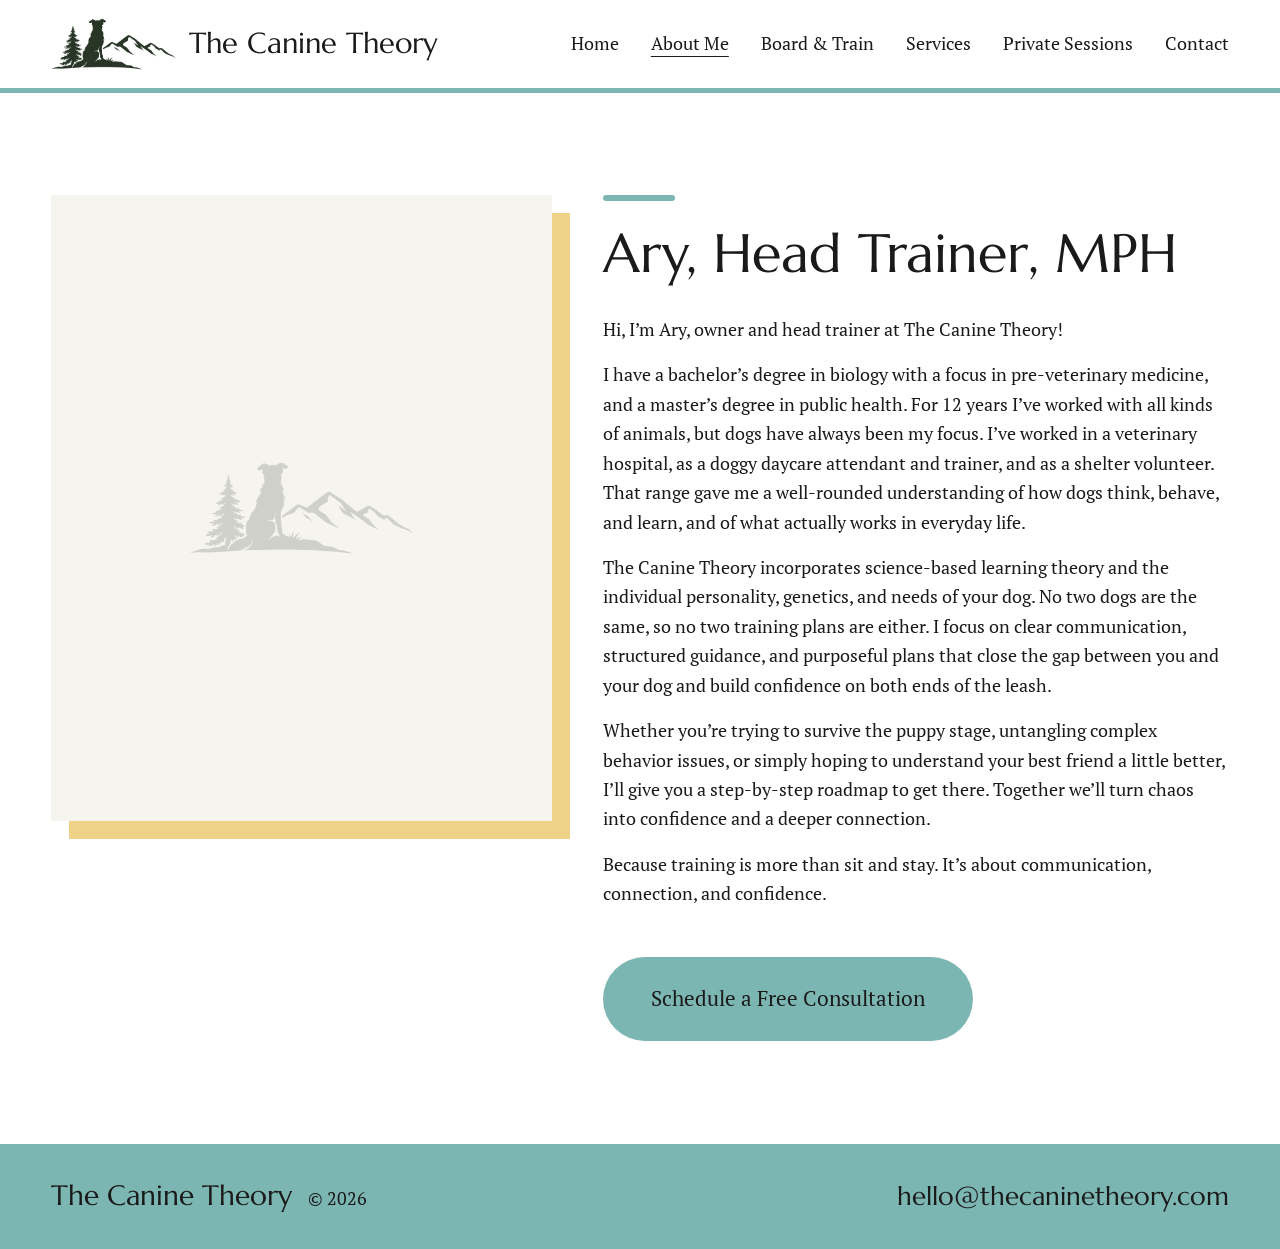
==== about.html @ 052a573f "Rename About page tab title to About Me Co-Authored-By: Claude Opus 5.5 <noreply@anthropic.com> Clau" ====
<!doctype html>
<html lang="en">
<head>
  <meta charset="utf-8">
  <meta name="viewport" content="width=device-width, initial-scale=1">
  <title>About Me | The Canine Theory</title>
  <meta name="description" content="Meet Ary, owner and head trainer at The Canine Theory.">
  <link rel="preconnect" href="https://fonts.googleapis.com">
  <link rel="preconnect" href="https://fonts.gstatic.com" crossorigin>
  <link href="https://fonts.googleapis.com/css2?family=Marcellus&family=PT+Serif:ital,wght@0,400;0,700;1,400&display=swap" rel="stylesheet">
  <link rel="icon" type="image/png" href="images/favicon.png">
  <link rel="apple-touch-icon" href="images/favicon.png">
  <link rel="stylesheet" href="styles.css?v=5">
  <script>document.documentElement.classList.add("js")</script>
</head>
<body>

  <!-- ===== Header ===== -->
  <header class="site-header">
    <a class="logo" href="index.html">
      <img class="logo-mark" src="images/logo-mark.png" alt="">
      <span>The Canine Theory</span>
    </a>
    <button class="nav-toggle" aria-label="Open menu" aria-expanded="false">☰</button>
    <nav class="site-nav">
      <a href="index.html">Home</a>
      <a href="about.html" aria-current="page">About Me</a>
      <a href="index.html#board-and-train">Board &amp; Train</a>
      <a href="index.html#services">Services</a>
      <a href="index.html#private">Private Sessions</a>
      <a href="index.html#contact">Contact</a>
    </nav>
  </header>

  <main id="top">

    <!-- ===== About Ary ===== -->
    <section class="section teal">
      <div class="profile">
        <!-- Photo: save it as images/ary.jpg. Until then an empty frame with the logo shows. -->
        <div class="profile-photo">
          <img src="images/ary.jpg" alt="Ary, head trainer at The Canine Theory" onerror="this.remove()">
        </div>
        <div class="profile-text">
          <h1>Ary, Head Trainer, MPH</h1>
          <p>Hi, I’m Ary, owner and head trainer at The Canine Theory!</p>
          <p>I have a bachelor’s degree in biology with a focus in pre-veterinary medicine, and a master’s degree in public health. For 12 years I’ve worked with all kinds of animals, but dogs have always been my focus. I’ve worked in a veterinary hospital, as a doggy daycare attendant and trainer, and as a shelter volunteer. That range gave me a well-rounded understanding of how dogs think, behave, and learn, and of what actually works in everyday life.</p>
          <p>The Canine Theory incorporates science-based learning theory and the individual personality, genetics, and needs of your dog. No two dogs are the same, so no two training plans are either. I focus on clear communication, structured guidance, and purposeful plans that close the gap between you and your dog and build confidence on both ends of the leash.</p>
          <p>Whether you’re trying to survive the puppy stage, untangling complex behavior issues, or simply hoping to understand your best friend a little better, I’ll give you a step-by-step roadmap to get there. Together we’ll turn chaos into confidence and a deeper connection.</p>
          <p>Because training is more than sit and stay. It’s about communication, connection, and confidence.</p>
          <a class="btn" href="index.html#contact">Schedule a Free Consultation</a>
        </div>
      </div>
    </section>

  </main>

  <!-- ===== Footer ===== -->
  <footer class="section yellow site-footer">
    <div class="footer-left">
      <p class="footer-title">The Canine Theory</p>
      <p class="footer-year">© <span id="year"></span></p>
    </div>
    <div class="footer-right">
      <a class="footer-email" href="mailto:hello@thecaninetheory.com">hello@thecaninetheory.com</a>
    </div>
  </footer>

  <script src="script.js?v=3"></script>
</body>
</html>
---- styles.css ----
/* ===== Brand colors & fonts ===== */
/* White pages with the brand teal and yellow as accents (bars, photo blocks, buttons, header line, footer) */
:root {
  --yellow: #edd287;
  --teal: #7cb6b2;
  --ink: #1a1a1a;
  --line: #ece8dc;
  --pop: 18px; /* how far the colored blocks behind photos stick out */
  --heading-font: "Marcellus", Georgia, serif;
  --body-font: "PT Serif", Georgia, serif;
  --gutter: clamp(20px, 4vw, 80px);
}

* { box-sizing: border-box; }

html { scroll-behavior: smooth; scroll-padding-top: 90px; interpolate-size: allow-keywords; }

body {
  margin: 0;
  background: #fff;
  color: var(--ink);
  font-family: var(--body-font);
  font-size: 1.15rem;
  line-height: 1.6;
}

img { display: block; max-width: 100%; }

h1, h2, h3, summary, .logo, .footer-title {
  font-family: var(--heading-font);
  font-weight: 400;
  line-height: 1.1;
  margin: 0;
}

h1 { font-size: clamp(3rem, 6vw, 5.5rem); }
h2 { font-size: clamp(2.4rem, 4.2vw, 4rem); margin-bottom: 1.5rem; }
h2.display { font-size: clamp(2.8rem, 5.5vw, 5.5rem); }
h3 { font-size: 2rem; }

p { margin: 0 0 1rem; }
.lead { font-size: clamp(1.3rem, 2vw, 1.9rem); line-height: 1.5; margin: 2rem 0 4rem; max-width: 22em; }
.lead.narrow { font-size: 1.4rem; margin: 0 auto 2.5rem; max-width: 30em; }

/* ===== Sections ===== */
.section { position: relative; padding: clamp(60px, 8vw, 120px) var(--gutter); }
/* Sections are white; "teal" and "yellow" now only pick the accent color of the bar above the heading */
.teal { --accent: var(--teal); }
.yellow { --accent: var(--yellow); }
main .section + .section { border-top: 1px solid var(--line); }
.section h2::before,
.hero h1::before {
  content: "";
  display: block;
  width: 72px;
  height: 6px;
  border-radius: 3px;
  margin-bottom: 1.4rem;
  background: var(--accent);
}
.center h2::before { margin-left: auto; margin-right: auto; }
.center { text-align: center; }

/* ===== Header ===== */
.site-header {
  position: sticky;
  top: 0;
  z-index: 10;
  display: flex;
  align-items: center;
  justify-content: space-between;
  padding: 18px var(--gutter);
  background: #fff;
  border-bottom: 5px solid var(--teal);
  transition: box-shadow .3s;
}
.site-header.scrolled { box-shadow: 0 6px 24px rgba(43, 43, 43, .15); }
.logo { display: flex; align-items: center; gap: .8rem; font-size: 1.8rem; color: var(--ink); text-decoration: none; white-space: nowrap; }
.logo-mark { height: 52px; width: auto; }
.site-nav { display: flex; gap: 2rem; }
.site-nav a { color: var(--ink); text-decoration: none; white-space: nowrap; }
.site-nav a:hover { text-decoration: underline; }
.nav-toggle { display: none; background: none; border: 0; font-size: 1.8rem; color: var(--ink); cursor: pointer; }

/* ===== Buttons ===== */
.btn {
  display: inline-block;
  min-width: 370px;
  padding: 1.6rem 2.5rem;
  border: 0;
  border-radius: 999px;
  background: var(--teal);
  color: var(--ink);
  font: inherit;
  font-size: 1.3rem;
  text-align: center;
  text-decoration: none;
  cursor: pointer;
  transition: opacity .2s, transform .3s, box-shadow .3s;
}
.btn:hover { opacity: .9; transform: translateY(-3px); box-shadow: 0 10px 24px rgba(43, 43, 43, .25); }
.btn-wide { width: 100%; min-width: 0; padding: 1rem; font-size: 1rem; }

/* ===== Two-column split (text left, photo right) ===== */
.split {
  display: grid;
  grid-template-columns: 1fr 1fr;
  gap: var(--gutter);
  align-items: center;
}
.split-text { max-width: 835px; }
.split-media { justify-self: end; width: 100%; max-width: 835px; }
.split-media img { width: 100%; aspect-ratio: 4 / 5; object-fit: cover; }
.hero .split-media img { aspect-ratio: 4 / 3; }
/* Colored blocks set behind the photos */
.split-media img, .about-img-right { box-shadow: var(--pop) var(--pop) 0 var(--yellow); }
#board-and-train .split-media img, .product img { box-shadow: calc(var(--pop) * .8) calc(var(--pop) * .8) 0 var(--teal); }
.about-img-left { box-shadow: calc(var(--pop) * -1) var(--pop) 0 var(--teal); }
/* Each sentence of the headline stays on one line; the size scales with the text column so it always fits */
.hero .split-text { container-type: inline-size; }
.hero h1 { font-size: min(4.8rem, 9.2cqi); }
.hero h1 span { display: block; white-space: nowrap; }
.hero .lead { font-size: 1.15rem; line-height: 1.6; max-width: 32em; }

/* ===== About Ary page (about.html) ===== */
.profile {
  display: grid;
  grid-template-columns: minmax(0, 0.8fr) minmax(0, 1fr);
  gap: var(--gutter);
  align-items: start;
  max-width: 1400px;
  margin: 0 auto;
}
/* Empty frame with a faint logo until images/ary.jpg is added */
.profile-photo {
  position: relative;
  aspect-ratio: 4 / 5;
  background: #f6f4ee;
  box-shadow: var(--pop) var(--pop) 0 var(--yellow);
}
.profile-photo::before {
  content: "";
  position: absolute;
  inset: 0;
  background: url("images/logo-mark.png") center / 45% auto no-repeat;
  opacity: .18;
}
.profile-photo img { position: absolute; inset: 0; width: 100%; height: 100%; object-fit: cover; }
.profile-text h1 { font-size: clamp(2.4rem, 4.2vw, 4rem); margin-bottom: 2rem; }
.profile-text h1::before {
  content: "";
  display: block;
  width: 72px;
  height: 6px;
  border-radius: 3px;
  margin-bottom: 1.4rem;
  background: var(--accent);
}
.profile-text p { max-width: 40em; }
.profile-text .btn { margin-top: 2rem; }
.site-nav a[aria-current="page"] { text-decoration: underline; text-underline-offset: 6px; }

/* ===== About ===== */
.about-grid {
  display: grid;
  grid-template-columns: 1.1fr 0.4fr 0.75fr;
  grid-template-areas:
    "text  .  right"
    "left left right";
  gap: 3rem 4rem;
}
.about-text { grid-area: text; }
.about-text h2 { margin-bottom: 1rem; }
.about-text p { margin-bottom: 3rem; max-width: 40em; }
.about-img-right { grid-area: right; width: 100%; aspect-ratio: 3 / 4; object-fit: cover; }
.about-img-left { grid-area: left; width: 100%; max-width: 915px; aspect-ratio: 2 / 1; object-fit: cover; }

/* ===== Accordions ===== */
.accordion { margin: 5rem 0 1rem; border-top: 2px solid var(--teal); }
.accordion details { border-bottom: 1px solid var(--teal); }
.accordion summary {
  list-style: none;
  display: flex;
  justify-content: space-between;
  align-items: center;
  padding: 1.6rem 0;
  font-size: clamp(1.8rem, 2.4vw, 2.3rem);
  cursor: pointer;
}
.accordion summary::-webkit-details-marker { display: none; }
.accordion summary::after { content: "+"; font-family: var(--body-font); font-weight: 300; font-size: 2rem; }
.accordion details[open] summary::after { content: "–"; }
.accordion-body { padding: .5rem 0 2.5rem; max-width: 52em; }

.services {
  display: grid;
  grid-template-columns: 1fr 1fr;
  gap: var(--gutter);
  align-items: start;
}
.services .accordion { margin-top: 1rem; }
.services summary { font-size: clamp(1.9rem, 3vw, 3.2rem); }

/* ===== Products (private sessions) ===== */
.products { display: grid; grid-template-columns: repeat(3, 1fr); gap: 5rem; margin-top: 4rem; }
.product { display: flex; flex-direction: column; }
.product img { width: 100%; aspect-ratio: 1; object-fit: cover; margin-bottom: 1.5rem; }
.product .btn { margin-top: auto; }
.product h3 { font-family: var(--body-font); font-size: 1.9rem; margin-bottom: .5rem; }
.product .price { font-size: 1.5rem; }

/* ===== Social + gallery ===== */
.socials { display: flex; justify-content: center; gap: 1rem; margin: 1rem 0 5rem; }
.socials svg { width: 26px; height: 26px; fill: var(--ink); transition: transform .3s; }
.socials a:hover svg { transform: translateY(-3px); }
.gallery { display: grid; grid-template-columns: repeat(4, 1fr); gap: 12px; }
.gallery img { width: 100%; aspect-ratio: 451 / 548; object-fit: cover; transition: transform .5s ease; }
.gallery img:hover { transform: scale(1.03); }
.gallery img.oval { border-radius: 50%; }

/* ===== Contact form ===== */
.contact-form { max-width: 690px; margin: 0 auto; text-align: left; }
.contact-form fieldset { border: 0; padding: 0; margin: 0; }
.contact-form legend { font-size: 1.3rem; margin-bottom: .5rem; padding: 0; }
.contact-form .row { display: grid; grid-template-columns: 1fr 1fr; gap: 8px; }
.contact-form label { display: block; font-size: 1.2rem; margin-bottom: 1.2rem; }
.req { color: #555; }
.contact-form input,
.contact-form textarea {
  display: block;
  width: 100%;
  margin-top: .3rem;
  padding: .8rem 1rem;
  border: 1px solid #9a9a9a;
  border-radius: 18px;
  background: #fff;
  font: inherit;
  color: var(--ink);
}
.contact-form button { display: block; min-width: 0; margin: 0 auto; padding: 1.4rem 2.6rem; }
.form-status { text-align: center; margin-top: 1rem; }

/* ===== Footer ===== */
.site-footer {
  display: flex;
  justify-content: space-between;
  align-items: baseline;
  flex-wrap: wrap;
  gap: .5rem 2rem;
  padding-top: 2rem;
  padding-bottom: 2rem;
  background: var(--teal);
}
.footer-left { display: flex; align-items: baseline; gap: 1rem; }
.footer-title { font-size: clamp(1.5rem, 2.2vw, 2.2rem); }
.footer-left p { margin: 0; }
.footer-email { font-family: var(--heading-font); font-size: clamp(1.3rem, 2vw, 2rem); color: var(--ink); text-decoration: none; }

/* ===== Flow: fade in while scrolling ===== */
/* script.js adds .reveal to elements and .in once they scroll into view. The "js" class is set in <head>,
   so nothing is hidden if JavaScript doesn't run. */
.js .reveal {
  opacity: 0;
  transform: translateY(36px);
  transition: opacity .9s ease, transform 1s cubic-bezier(.2, .7, .2, 1);
  transition-delay: var(--delay, 0s);
}
.js img.reveal, .js .split-media.reveal { transform: translateY(48px) scale(.96); }
.js .reveal.in { opacity: 1; transform: none; }

/* Accordions slide open (in browsers that support it; others just open) */
.accordion details::details-content {
  block-size: 0;
  overflow: hidden;
  transition: block-size .45s ease, content-visibility .45s allow-discrete;
}
.accordion details[open]::details-content { block-size: auto; }

@media (prefers-reduced-motion: reduce) {
  html { scroll-behavior: auto; }
  .js .reveal { opacity: 1; transform: none; transition: none; }
  .accordion details::details-content { transition: none; }
  .btn:hover, .gallery img:hover, .socials a:hover svg { transform: none; }
}

/* ===== Mobile ===== */
/* The full menu needs about 1250px; below that it folds into the ☰ button */
@media (max-width: 1250px) {
  .nav-toggle { display: block; }
  .site-nav {
    display: none;
    position: absolute;
    top: 100%;
    left: 0;
    right: 0;
    flex-direction: column;
    gap: 0;
    background: #fff;
    border-bottom: 5px solid var(--teal);
    padding: 0 var(--gutter) 1rem;
  }
  .site-nav.open { display: flex; }
  .site-nav a { padding: .7rem 0; }
}

@media (max-width: 900px) {
  .split, .services, .about-grid, .profile { grid-template-columns: 1fr; }
  .profile { gap: 3rem; }
  .about-grid { grid-template-areas: "text" "right" "left"; }
  .split-media { justify-self: stretch; }
  .products { grid-template-columns: 1fr; }
  .gallery { grid-template-columns: 1fr 1fr; }
  .btn { min-width: 0; width: 100%; }
  .accordion { margin-top: 2rem; }

  :root { --pop: 10px; }
  .logo { font-size: 1.4rem; gap: .6rem; }
  .logo-mark { height: 40px; }
}

@media (max-width: 500px) {
  .contact-form .row { grid-template-columns: 1fr; }
  .footer-email { overflow-wrap: anywhere; }
}
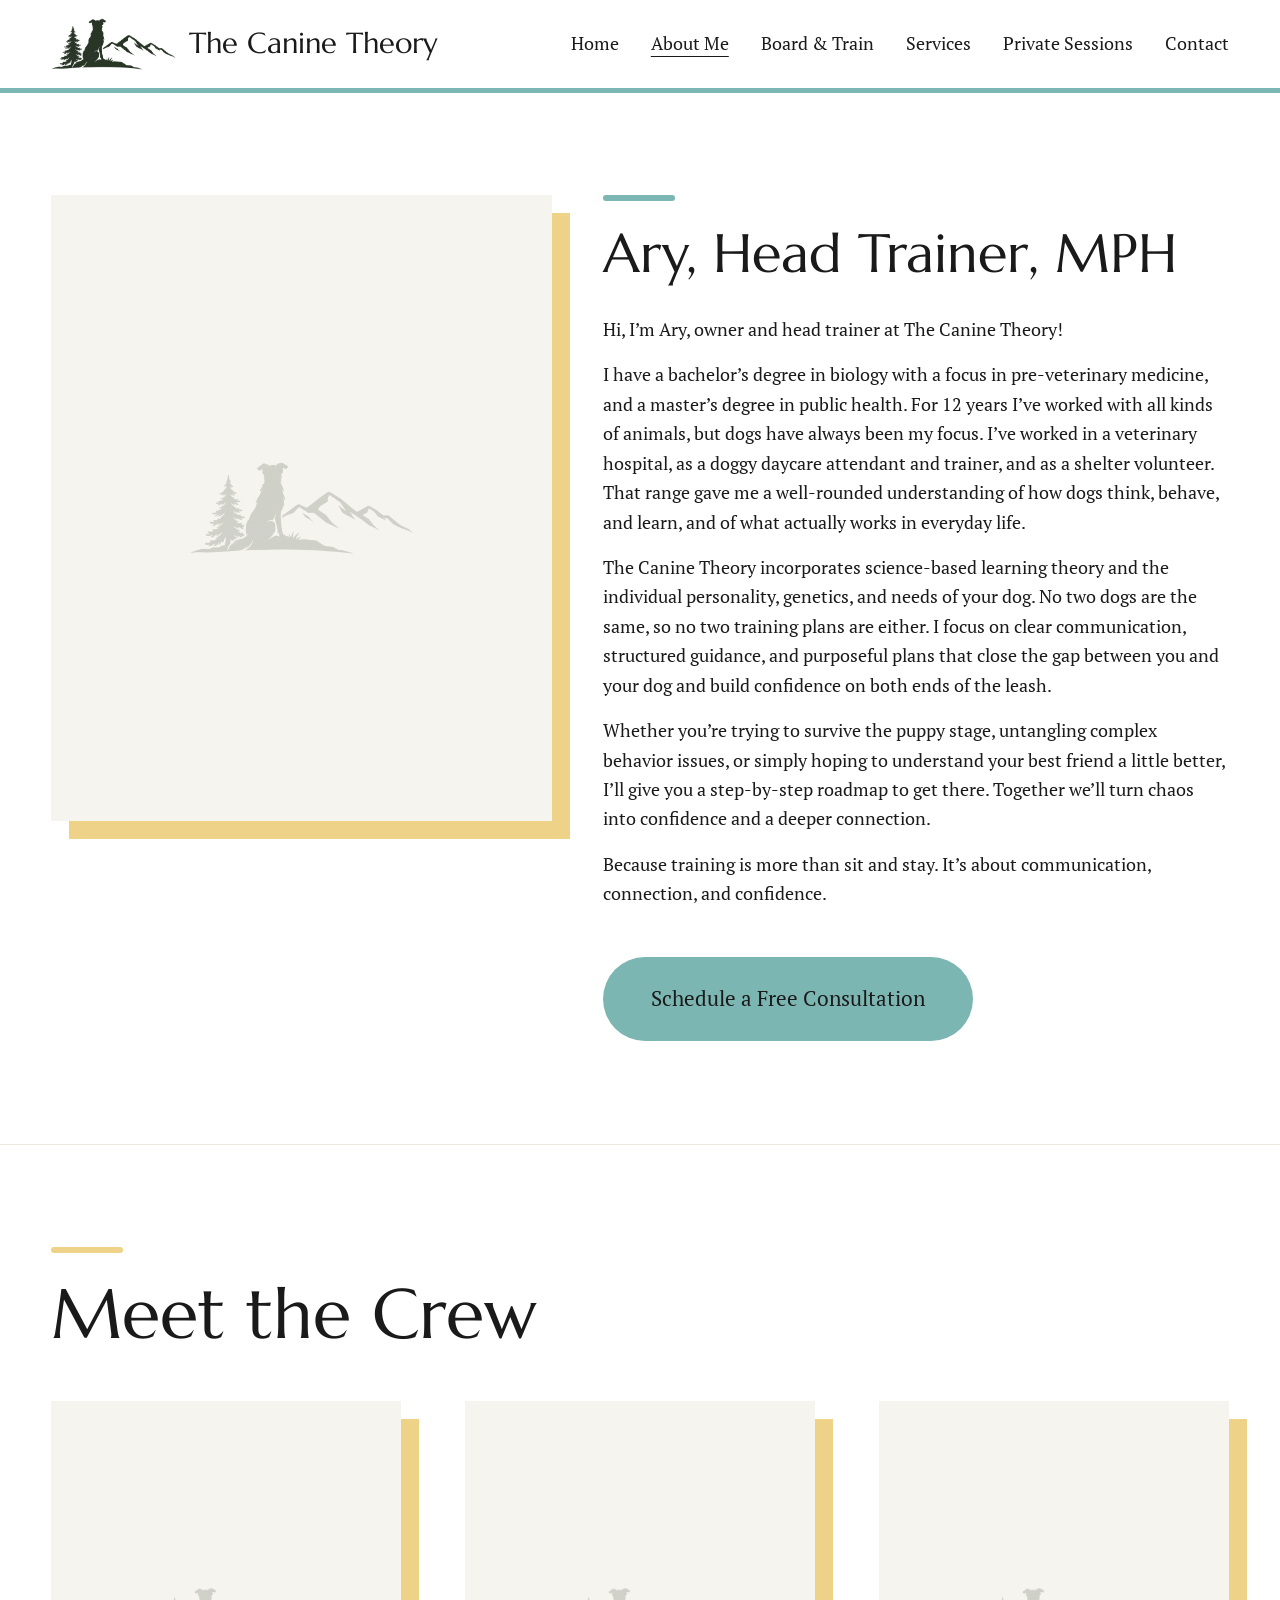
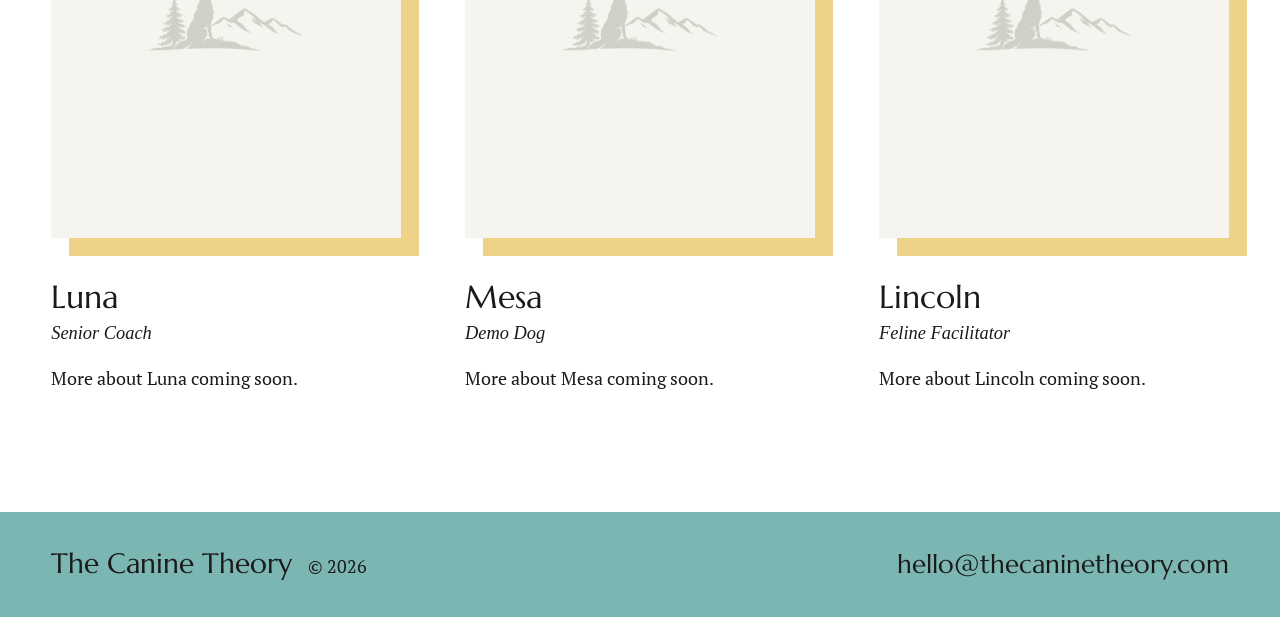
==== commit 188c40d8: "Add Meet the Crew section for Luna, Mesa and Lincoln to the About Me page Co-Authored-By: Claude Opu" ====
--- a/about.html
+++ b/about.html
@@ -10,7 +10,7 @@
   <link href="https://fonts.googleapis.com/css2?family=Marcellus&family=PT+Serif:ital,wght@0,400;0,700;1,400&display=swap" rel="stylesheet">
   <link rel="icon" type="image/png" href="images/favicon.png">
   <link rel="apple-touch-icon" href="images/favicon.png">
-  <link rel="stylesheet" href="styles.css?v=5">
+  <link rel="stylesheet" href="styles.css?v=7">
   <script>document.documentElement.classList.add("js")</script>
 </head>
 <body>
@@ -53,6 +53,32 @@
       </div>
     </section>
 
+    <!-- ===== Ary's animals ===== -->
+    <!-- Photos: save them as images/luna.jpg, images/mesa.jpg and images/lincoln.jpg. Until then an empty frame with the logo shows. -->
+    <section class="section yellow">
+      <h2 class="display">Meet the Crew</h2>
+      <div class="pets">
+        <article class="pet">
+          <div class="profile-photo"><img src="images/luna.jpg" alt="Luna, Senior Coach" onerror="this.remove()"></div>
+          <h3>Luna</h3>
+          <p class="pet-role">Senior Coach</p>
+          <p>More about Luna coming soon.</p>
+        </article>
+        <article class="pet">
+          <div class="profile-photo"><img src="images/mesa.jpg" alt="Mesa, Demo Dog" onerror="this.remove()"></div>
+          <h3>Mesa</h3>
+          <p class="pet-role">Demo Dog</p>
+          <p>More about Mesa coming soon.</p>
+        </article>
+        <article class="pet">
+          <div class="profile-photo"><img src="images/lincoln.jpg" alt="Lincoln, Feline Facilitator" onerror="this.remove()"></div>
+          <h3>Lincoln</h3>
+          <p class="pet-role">Feline Facilitator</p>
+          <p>More about Lincoln coming soon.</p>
+        </article>
+      </div>
+    </section>
+
   </main>
 
   <!-- ===== Footer ===== -->
@@ -66,6 +92,6 @@
     </div>
   </footer>
 
-  <script src="script.js?v=3"></script>
+  <script src="script.js?v=6"></script>
 </body>
 </html>
--- a/styles.css
+++ b/styles.css
@@ -158,6 +158,10 @@
 }
 .profile-text p { max-width: 40em; }
 .profile-text .btn { margin-top: 2rem; }
+.pets { display: grid; grid-template-columns: repeat(3, 1fr); gap: 4rem; margin-top: 3rem; }
+.pet .profile-photo { margin-bottom: calc(var(--pop) + 1.5rem); }
+.pet h3 { margin-bottom: .2rem; }
+.pet-role { font-style: italic; margin-bottom: 1rem; }
 .site-nav a[aria-current="page"] { text-decoration: underline; text-underline-offset: 6px; }
 
 /* ===== About ===== */
@@ -214,9 +218,9 @@
 .socials svg { width: 26px; height: 26px; fill: var(--ink); transition: transform .3s; }
 .socials a:hover svg { transform: translateY(-3px); }
 .gallery { display: grid; grid-template-columns: repeat(4, 1fr); gap: 12px; }
-.gallery img { width: 100%; aspect-ratio: 451 / 548; object-fit: cover; transition: transform .5s ease; }
-.gallery img:hover { transform: scale(1.03); }
-.gallery img.oval { border-radius: 50%; }
+.gallery img, .gallery video { width: 100%; aspect-ratio: 451 / 548; object-fit: cover; transition: transform .5s ease; }
+.gallery img:hover, .gallery video:hover { transform: scale(1.03); }
+.gallery .oval { border-radius: 50%; }
 
 /* ===== Contact form ===== */
 .contact-form { max-width: 690px; margin: 0 auto; text-align: left; }
@@ -280,7 +284,7 @@
   html { scroll-behavior: auto; }
   .js .reveal { opacity: 1; transform: none; transition: none; }
   .accordion details::details-content { transition: none; }
-  .btn:hover, .gallery img:hover, .socials a:hover svg { transform: none; }
+  .btn:hover, .gallery img:hover, .gallery video:hover, .socials a:hover svg { transform: none; }
 }
 
 /* ===== Mobile ===== */
@@ -308,7 +312,7 @@
   .profile { gap: 3rem; }
   .about-grid { grid-template-areas: "text" "right" "left"; }
   .split-media { justify-self: stretch; }
-  .products { grid-template-columns: 1fr; }
+  .products, .pets { grid-template-columns: 1fr; }
   .gallery { grid-template-columns: 1fr 1fr; }
   .btn { min-width: 0; width: 100%; }
   .accordion { margin-top: 2rem; }
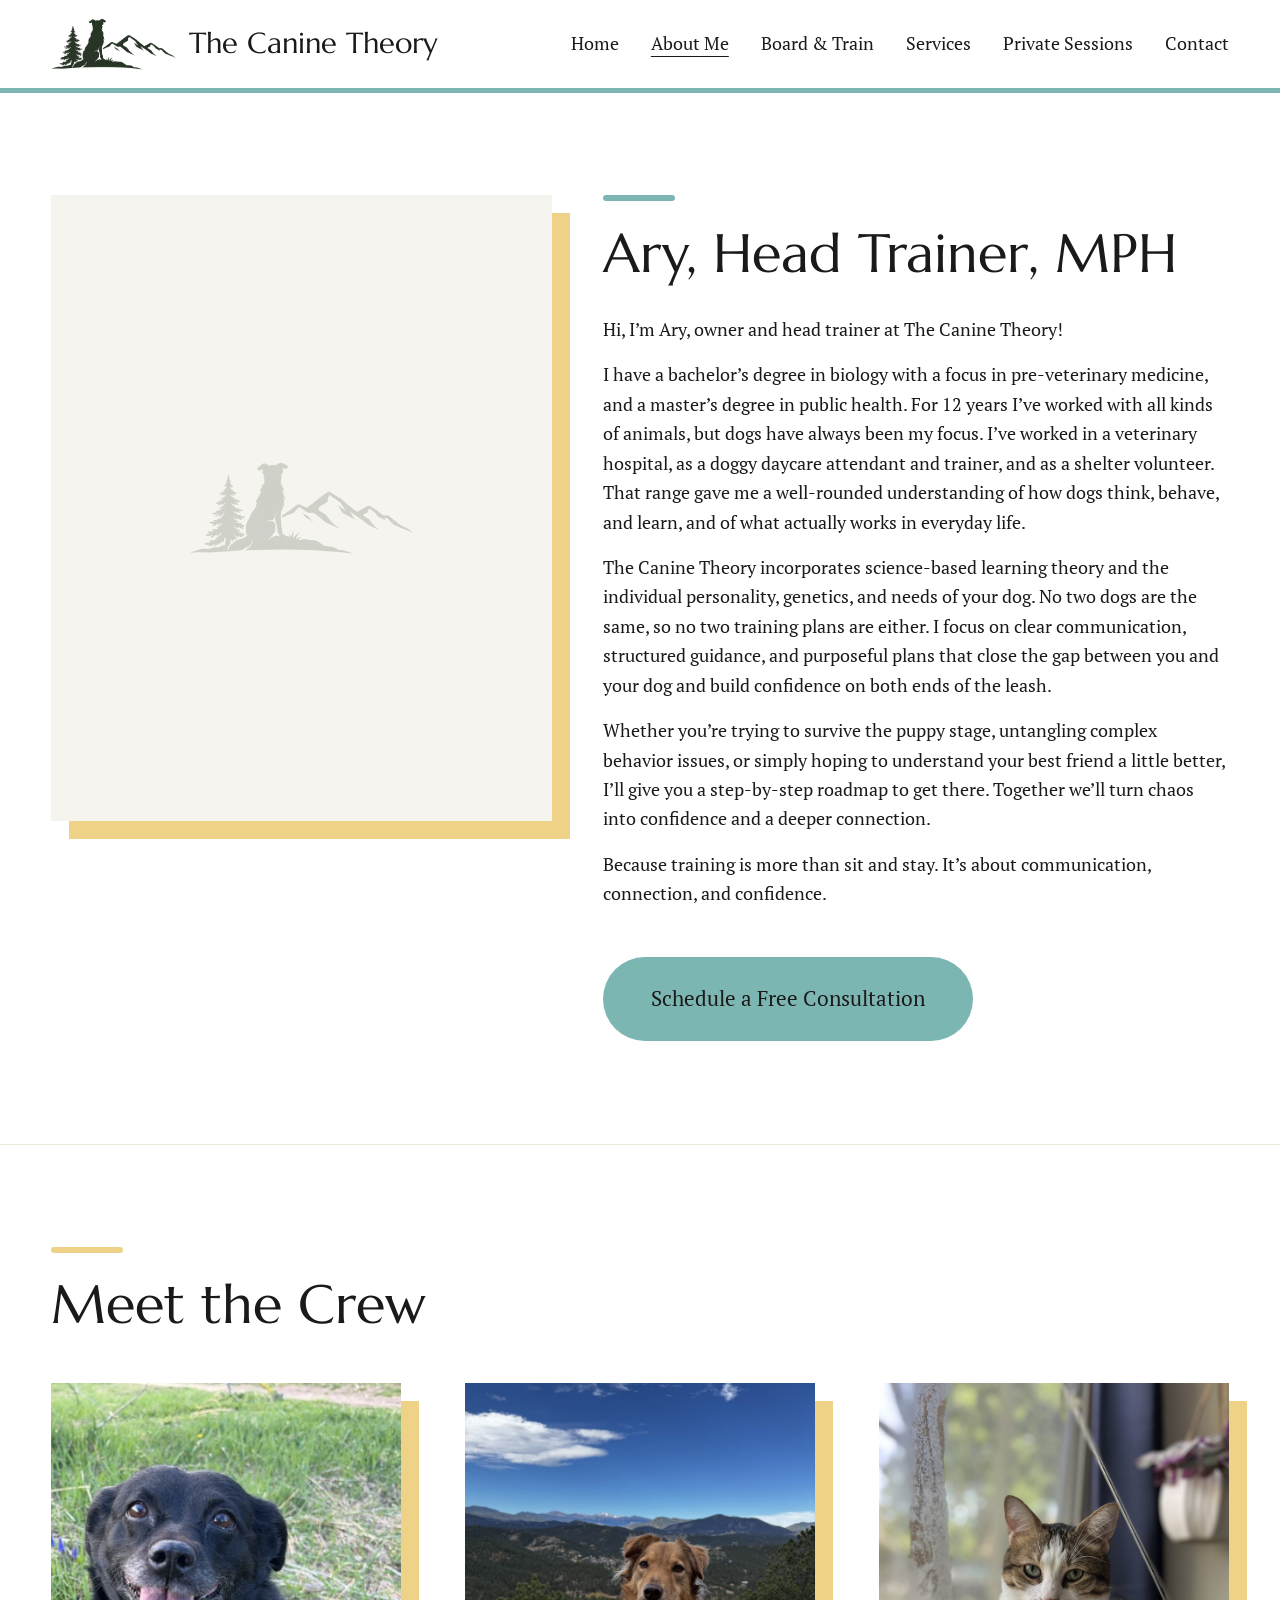
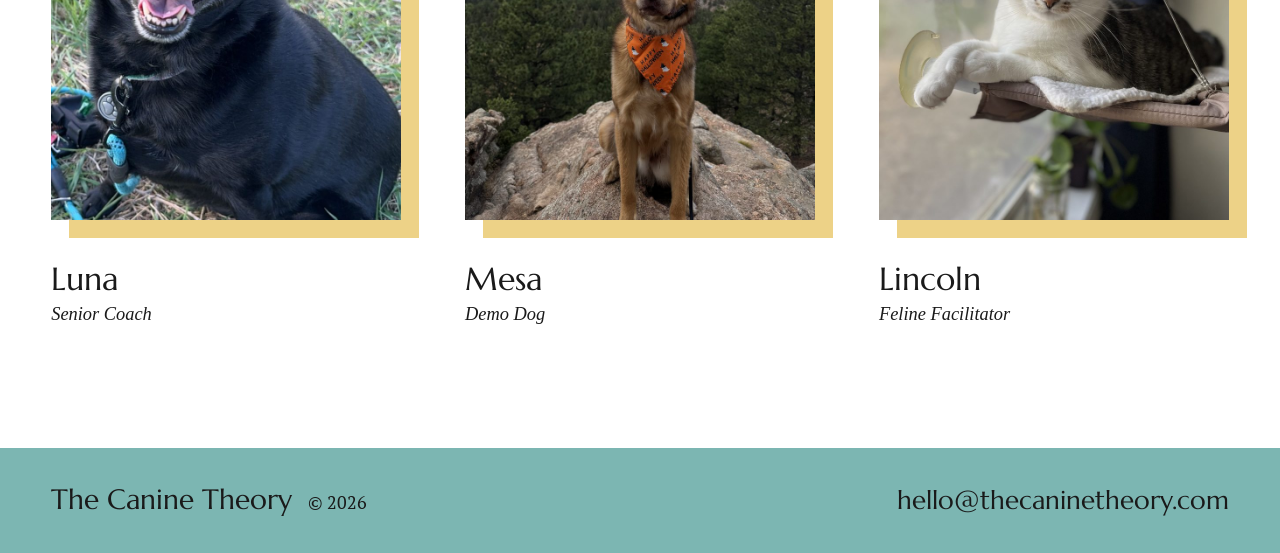
==== commit aa3ff2c6: "Add photos of Luna, Mesa and Lincoln and tighten the Meet the Crew section Co-Authored-By: Claude Op" ====
--- a/about.html
+++ b/about.html
@@ -54,27 +54,24 @@
     </section>
 
     <!-- ===== Ary's animals ===== -->
-    <!-- Photos: save them as images/luna.jpg, images/mesa.jpg and images/lincoln.jpg. Until then an empty frame with the logo shows. -->
+    <!-- Photos: images/luna.jpg, images/mesa.jpg and images/lincoln.jpg (cropped 4:5) -->
     <section class="section yellow">
-      <h2 class="display">Meet the Crew</h2>
+      <h2>Meet the Crew</h2>
       <div class="pets">
         <article class="pet">
           <div class="profile-photo"><img src="images/luna.jpg" alt="Luna, Senior Coach" onerror="this.remove()"></div>
           <h3>Luna</h3>
           <p class="pet-role">Senior Coach</p>
-          <p>More about Luna coming soon.</p>
         </article>
         <article class="pet">
           <div class="profile-photo"><img src="images/mesa.jpg" alt="Mesa, Demo Dog" onerror="this.remove()"></div>
           <h3>Mesa</h3>
           <p class="pet-role">Demo Dog</p>
-          <p>More about Mesa coming soon.</p>
         </article>
         <article class="pet">
           <div class="profile-photo"><img src="images/lincoln.jpg" alt="Lincoln, Feline Facilitator" onerror="this.remove()"></div>
           <h3>Lincoln</h3>
           <p class="pet-role">Feline Facilitator</p>
-          <p>More about Lincoln coming soon.</p>
         </article>
       </div>
     </section>
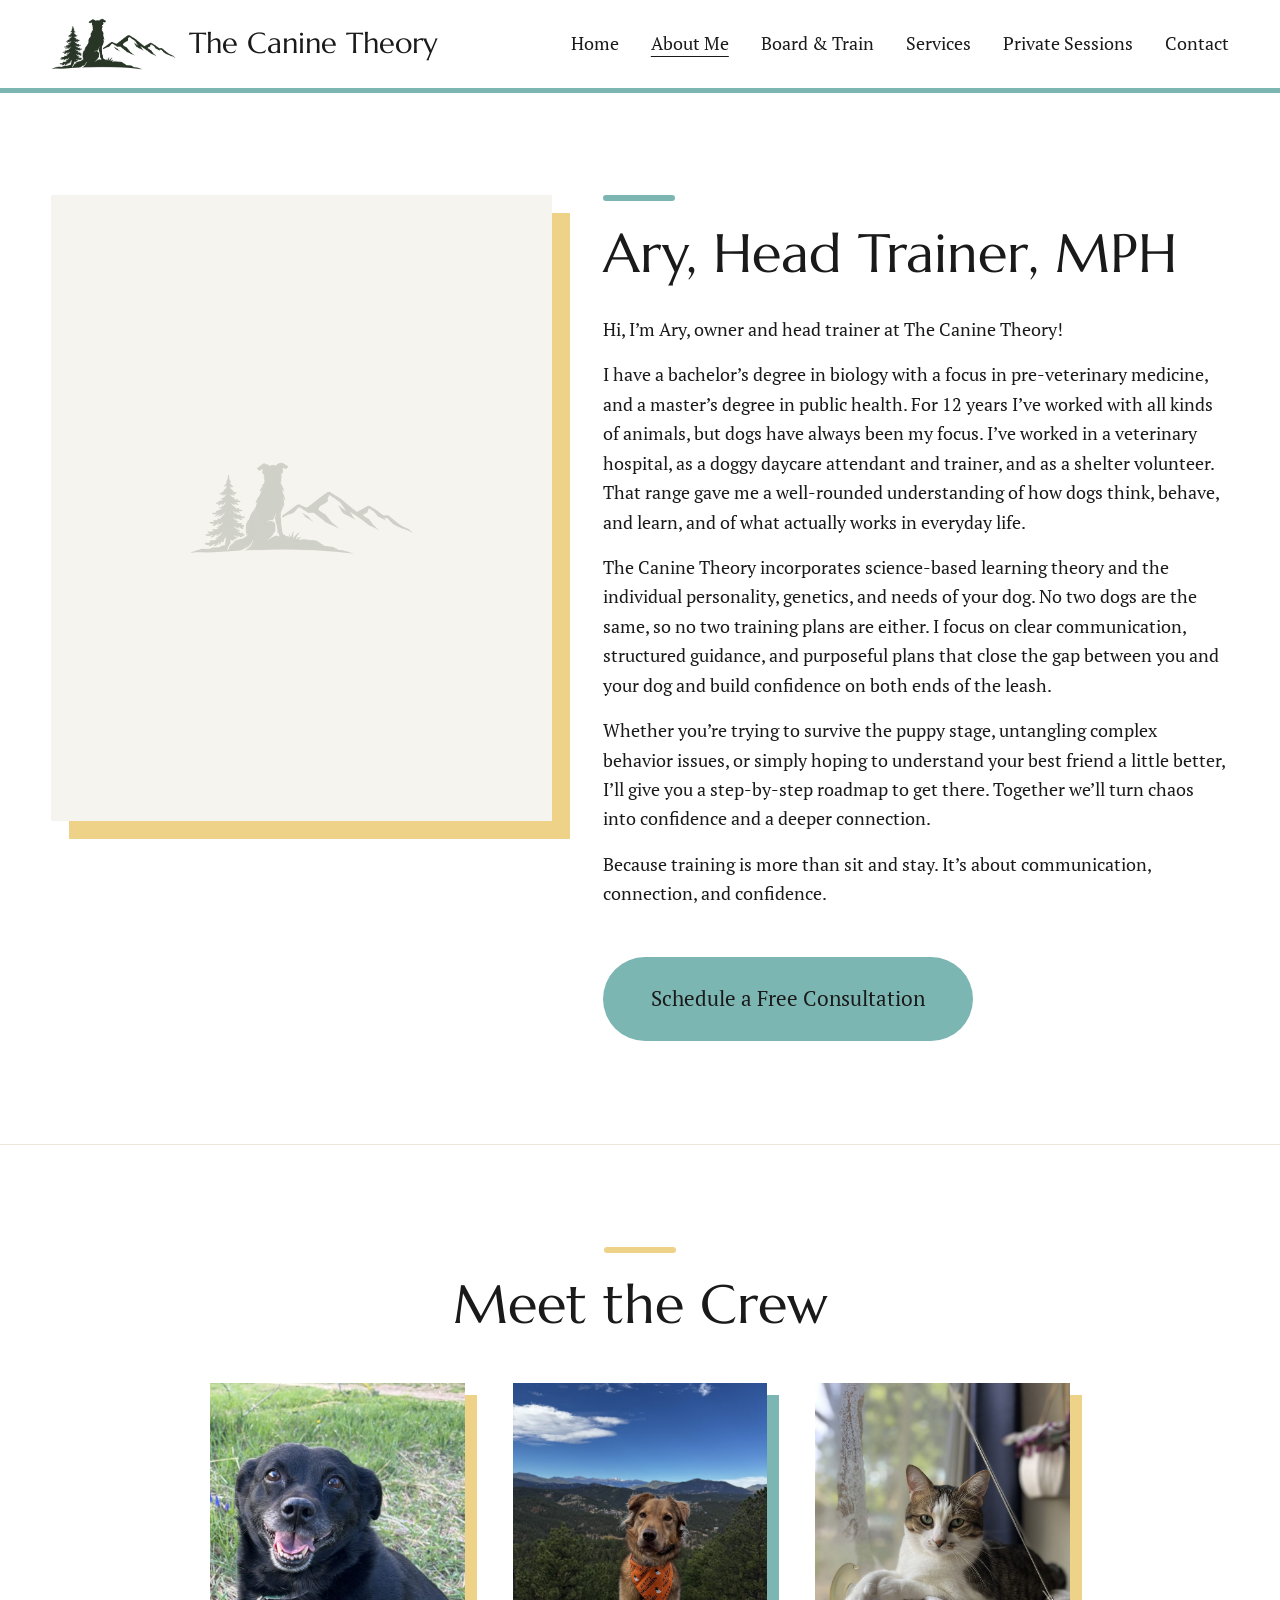
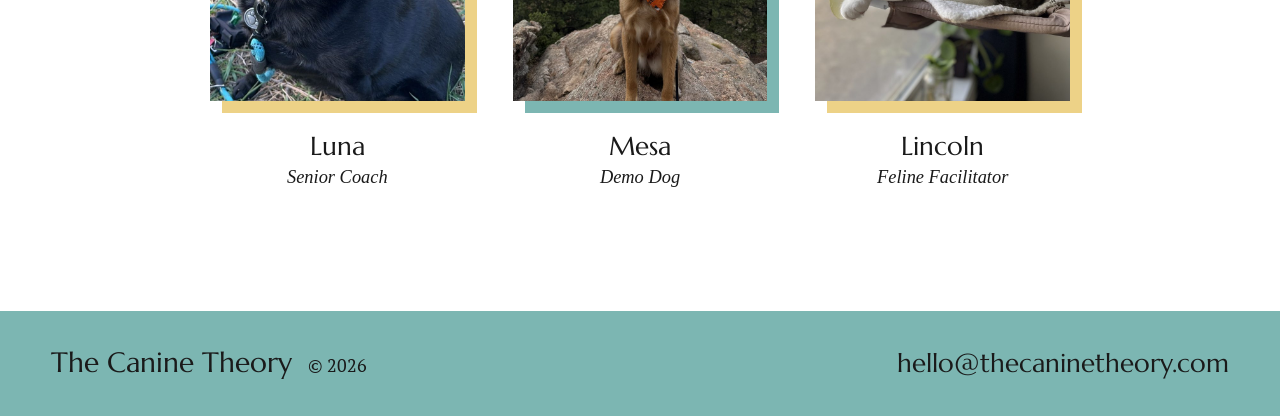
==== commit c80481b8: "Make the Meet the Crew cards smaller and give Mesa a teal accent Co-Authored-By: Claude Opus 5.5 <no" ====
--- a/about.html
+++ b/about.html
@@ -10,7 +10,7 @@
   <link href="https://fonts.googleapis.com/css2?family=Marcellus&family=PT+Serif:ital,wght@0,400;0,700;1,400&display=swap" rel="stylesheet">
   <link rel="icon" type="image/png" href="images/favicon.png">
   <link rel="apple-touch-icon" href="images/favicon.png">
-  <link rel="stylesheet" href="styles.css?v=7">
+  <link rel="stylesheet" href="styles.css?v=8">
   <script>document.documentElement.classList.add("js")</script>
 </head>
 <body>
@@ -55,7 +55,7 @@
 
     <!-- ===== Ary's animals ===== -->
     <!-- Photos: images/luna.jpg, images/mesa.jpg and images/lincoln.jpg (cropped 4:5) -->
-    <section class="section yellow">
+    <section class="section yellow center">
       <h2>Meet the Crew</h2>
       <div class="pets">
         <article class="pet">
@@ -63,7 +63,7 @@
           <h3>Luna</h3>
           <p class="pet-role">Senior Coach</p>
         </article>
-        <article class="pet">
+        <article class="pet teal-accent">
           <div class="profile-photo"><img src="images/mesa.jpg" alt="Mesa, Demo Dog" onerror="this.remove()"></div>
           <h3>Mesa</h3>
           <p class="pet-role">Demo Dog</p>
--- a/styles.css
+++ b/styles.css
@@ -158,9 +158,10 @@
 }
 .profile-text p { max-width: 40em; }
 .profile-text .btn { margin-top: 2rem; }
-.pets { display: grid; grid-template-columns: repeat(3, 1fr); gap: 4rem; margin-top: 3rem; }
-.pet .profile-photo { margin-bottom: calc(var(--pop) + 1.5rem); }
-.pet h3 { margin-bottom: .2rem; }
+.pets { display: grid; grid-template-columns: repeat(3, 1fr); gap: 3rem; max-width: 860px; margin: 3rem auto 0; }
+.pet .profile-photo { --pop: 12px; margin-bottom: calc(var(--pop) + 1.2rem); }
+.pet.teal-accent .profile-photo { box-shadow: var(--pop) var(--pop) 0 var(--teal); }
+.pet h3 { font-size: 1.6rem; margin-bottom: .2rem; }
 .pet-role { font-style: italic; margin-bottom: 1rem; }
 .site-nav a[aria-current="page"] { text-decoration: underline; text-underline-offset: 6px; }
 
@@ -313,6 +314,7 @@
   .about-grid { grid-template-areas: "text" "right" "left"; }
   .split-media { justify-self: stretch; }
   .products, .pets { grid-template-columns: 1fr; }
+  .pets { max-width: 280px; }
   .gallery { grid-template-columns: 1fr 1fr; }
   .btn { min-width: 0; width: 100%; }
   .accordion { margin-top: 2rem; }
